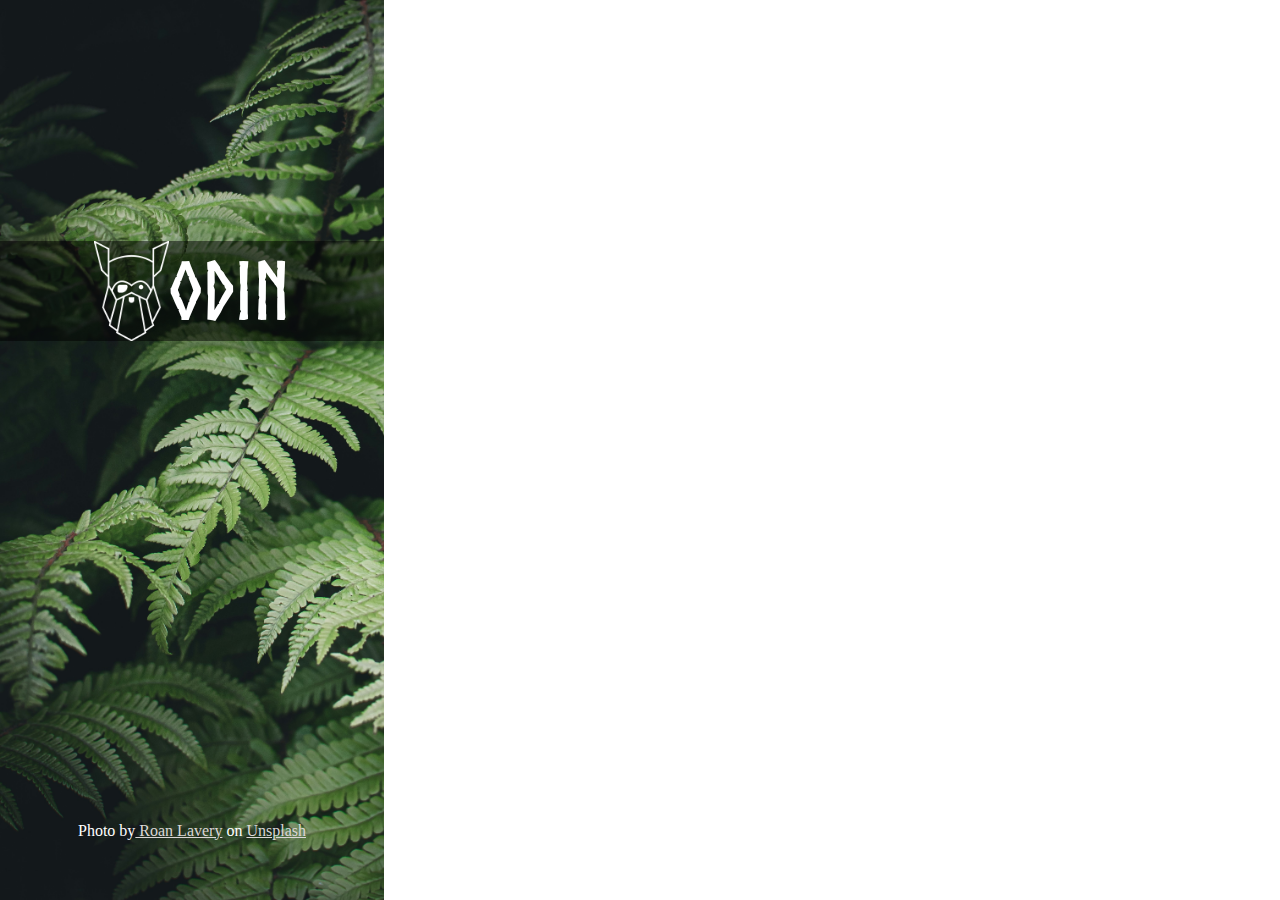
==== index.html @ 363296f6 "Added basic html structure" ====
<!DOCTYPE html>
<html lang="en">

<head>
  <meta charset="UTF-8">
  <meta name="viewport" content="width=device-width, initial-scale=1.0">
  <title>Sign-up Form</title>
  <link rel="stylesheet" href="style.css">
</head>

<body>
  <div id="form-container">
    <div class="image-container">
      <div id="odin-container">
        <img src="./odin-lined.png" alt="Odin Project">
        <div class="odin-text">ODIN</div>
      </div>
      <div class="credit">Photo by<a href="https://unsplash.com/@roanlavery"> Roan Lavery</a> on <a
          href="https://unsplash.com/">Unsplash</a></div>
    </div>
  </div>
  <!-- <div class="odin-logo">
        <img src="odin-lined.png" alt="Odin Project">
      </div> -->
</body>

</html>



















<!-- 
<div class="background-container">
  <div class="odin-background">
      <div class="odin-image">
          <img src="./images/Odin lined.png" alt="Odin Logo">
      </div>
      <div class="odin-text">
          ODIN
      </div>
  </div>
  <footer>
      Photo by <a href="https://unsplash.com/@haliewestphoto">Haile West</a> on <a
          href="https://unsplash.com">Unsplash</a>
  </footer>
</div> -->
---- style.css ----
body {
  margin: 0;
}

.image-container {
  background-image: url("./leaves-background.jpg");
  height: 100vh;
  width: 30%;
  background-size: cover;
  display: flex;
  flex-direction: column;
  align-items: center;
  justify-content: space-around;
}

#odin-container {
  display: flex;
  justify-content: center;
  align-items: center;
  width: 100%;
  background-color: rgba(0, 0, 0, 0.5);
  margin-bottom: 22.5rem;
  margin-top: 11.25rem;

  & img {
    height: 6.25rem;
    width: auto;
  }
}

.odin-text {
  font-family: norse-bold;
  color: white;
  font-size: 80px;
}

.credit {
  color: white;

  & a {
    color: rgb(219, 215, 215);
  }
}

@font-face {
  font-family: norse-bold;
  src: url("./Norse-Bold.otf");
}
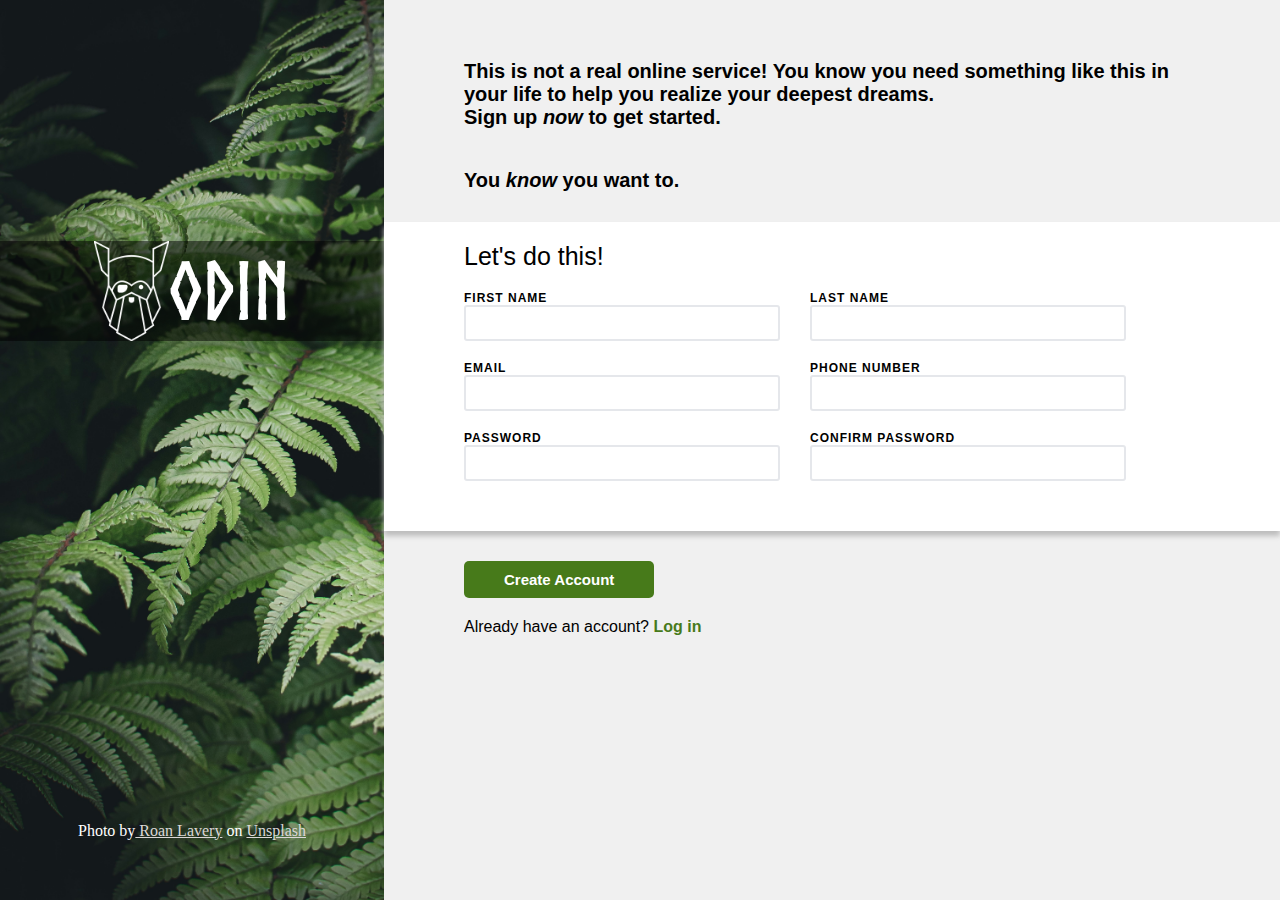
==== commit c1ea346b: "Added sign up form" ====
--- a/index.html
+++ b/index.html
@@ -9,7 +9,7 @@
 </head>
 
 <body>
-  <div id="form-container">
+  <div id="container">
     <div class="image-container">
       <div id="odin-container">
         <img src="./odin-lined.png" alt="Odin Project">
@@ -18,44 +18,64 @@
       <div class="credit">Photo by<a href="https://unsplash.com/@roanlavery"> Roan Lavery</a> on <a
           href="https://unsplash.com/">Unsplash</a></div>
     </div>
+
+    <div class="form-container">
+      <div class="head-text-upper">
+        This is not a real online service! You know you need something like this in your life to help you realize your
+        deepest dreams.
+      </div>
+      <div class="head-text-middle">Sign up <em>now</em> to get started.</div>
+      <div class="head-text-lower">
+        You <em>know</em> you want to.
+      </div>
+
+
+      <div class="form-content">
+        <div class="form-text">Let's do this!</div>
+        <form action="#" class="form">
+          <div class="row">
+            <div class="left-column">
+              <label for="first_name">First Name</label>
+              <input type="text" id="first_name" name="first_name">
+            </div>
+            <div class="right-column">
+              <label for="last_name">Last Name</label>
+              <input type="text" id="last_name" name="last_name">
+            </div>
+          </div>
+
+          <div class="row">
+            <div class="left-column">
+              <label for="email">Email</label>
+              <input type="email" id="email" name="email">
+            </div>
+            <div class="right-column">
+              <label for="phone_number">Phone Number</label>
+              <input type="number" id="phone_number" name="phone_number">
+            </div>
+          </div>
+
+          <div class="row">
+            <div class="left-column">
+              <label for="password">Password</label>
+              <input type="password" id="password" name="password">
+            </div>
+            <div class="right-column">
+              <label for="confirm_password">Confirm Password</label>
+              <input type="password" id="confirm_password" name="confirm_password">
+            </div>
+          </div>
+        </form>
+      </div>
+
+      <div class="signup-container">
+        <button type="submit" form="form" class="createbtn">Create Account</button>
+        <div class="login">Already have an account? <a href="" class="login-link">Log in</a>
+        </div>
+      </div>
+    </div>
   </div>
-  <!-- <div class="odin-logo">
-        <img src="odin-lined.png" alt="Odin Project">
-      </div> -->
+  </div>
 </body>
 
-</html>
-
-
-
-
-
-
-
-
-
-
-
-
-
-
-
-
-
-
-
-<!-- 
-<div class="background-container">
-  <div class="odin-background">
-      <div class="odin-image">
-          <img src="./images/Odin lined.png" alt="Odin Logo">
-      </div>
-      <div class="odin-text">
-          ODIN
-      </div>
-  </div>
-  <footer>
-      Photo by <a href="https://unsplash.com/@haliewestphoto">Haile West</a> on <a
-          href="https://unsplash.com">Unsplash</a>
-  </footer>
-</div> -->+</html>--- a/style.css
+++ b/style.css
@@ -1,13 +1,18 @@
 body {
   margin: 0;
+}
+
+#container {
+  display: flex;
 }
 
 .image-container {
   background-image: url("./leaves-background.jpg");
   height: 100vh;
-  width: 30%;
+  width: clamp(300px, 30%, 500px);
   background-size: cover;
   display: flex;
+  flex-shrink: 0;
   flex-direction: column;
   align-items: center;
   justify-content: space-around;
@@ -45,4 +50,108 @@
 @font-face {
   font-family: norse-bold;
   src: url("./Norse-Bold.otf");
+}
+
+
+.form-container {
+  font-family: 'Trebuchet MS', 'Lucida Sans Unicode', 'Lucida Grande', 'Lucida Sans', Arial, sans-serif;
+  display: flex;
+  flex-direction: column;
+  background-color: rgb(240, 240, 240);
+}
+
+.head-text-upper {
+  display: flex;
+  flex-wrap: wrap;
+  font-size: 20px;
+  padding: 60px 80px 0;
+  font-weight: 700;
+}
+
+.head-text-middle {
+  padding: 0 80px 20px;
+  font-size: 20px;
+  font-weight: 700;
+}
+
+.head-text-lower {
+  font-family: 'Trebuchet MS', 'Lucida Sans Unicode', 'Lucida Grande', 'Lucida Sans', Arial, sans-serif;
+  padding: 20px 80px 0;
+  font-size: 20px;
+  font-weight: 700;
+  margin-bottom: 30px;
+}
+
+.form-content {
+  display: flex;
+  flex-direction: column;
+  padding: 20px 80px 30px;
+  background-color: white;
+  box-shadow: 0 5px 5px rgb(189, 189, 189);
+}
+
+.form-text {
+  text-transform: none;
+  padding-bottom: 20px;
+  font-size: 25px;
+}
+
+.form {
+  letter-spacing: 1px;
+  font-weight: 600;
+  text-transform: uppercase;
+}
+
+.row {
+  display: flex;
+  flex-direction: row;
+  margin-bottom: 20px;
+}
+
+.left-column,
+.right-column {
+  display: flex;
+  flex-direction: column;
+}
+
+.left-column {
+  margin-right: 30px;
+}
+
+input {
+  border: 2px solid #E5E7EB;
+  height: 20px;
+  border-radius: 3px;
+  padding: 6px;
+  font-size: 18px;
+  width: 300px;
+}
+
+label {
+  font-size: 12px;
+}
+
+input:focus {
+  outline: 2px solid blue;
+}
+
+.signup-container {
+  padding: 30px 80px 20px;
+}
+
+.createbtn {
+  padding: 10px 40px;
+  margin-bottom: 20px;
+  border-radius: 5px;
+  color: white;
+  background-color: #477a1a;
+  font-size: 15px;
+  border: none;
+  font-weight: 600;
+}
+
+.login-link {
+  text-decoration: none;
+  color: #477a1a;
+  font-weight: 600;
 }